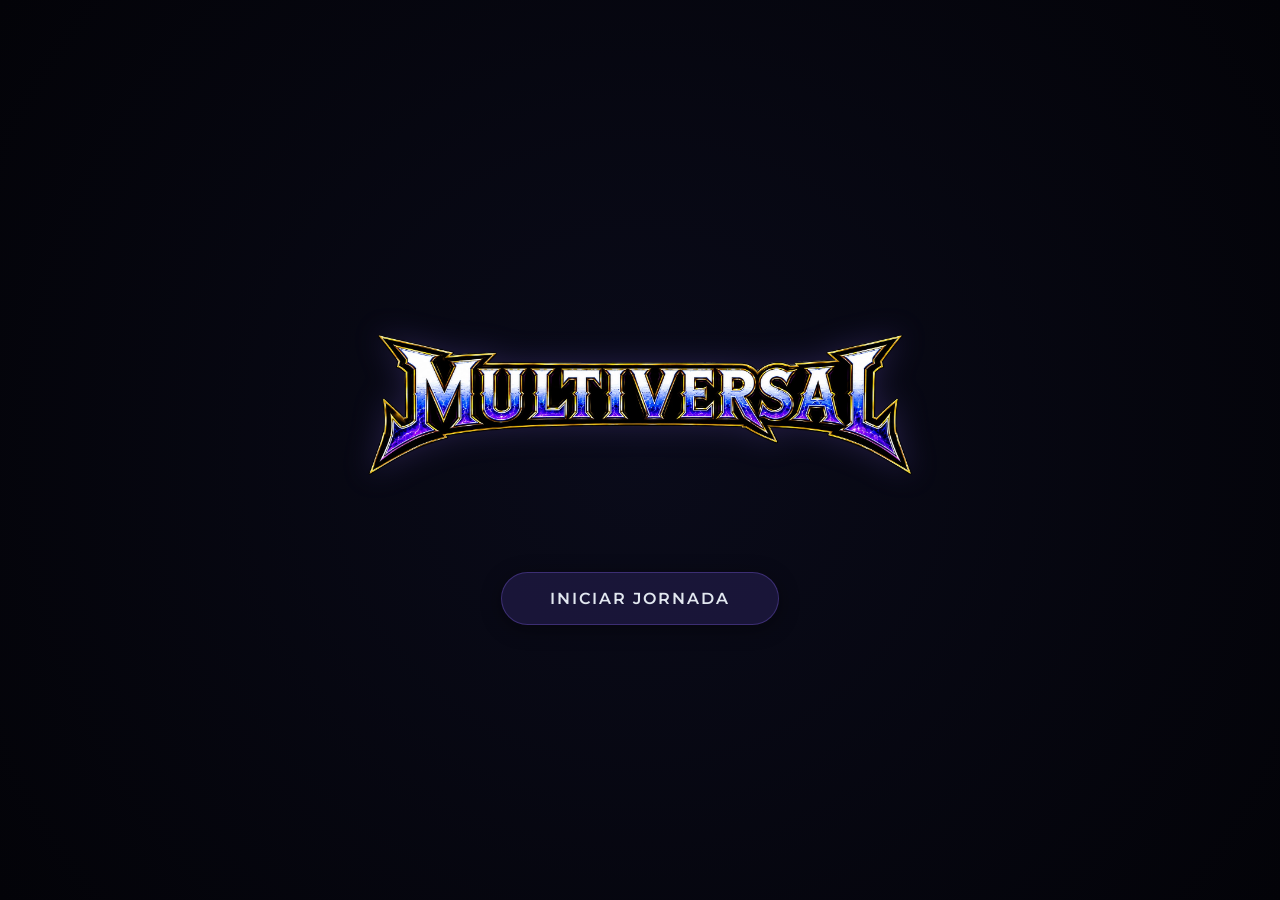
==== multiversal_front_end/index.html @ 711ed670 "Commit inicial - Base visual do projeto com telas de duelo, home, inicial e monte seu deck implement" ====
<!DOCTYPE html>
<html lang="pt-BR">
<head>
<meta charset="UTF-8">
<meta name="viewport" content="width=device-width, initial-scale=1.0">
<title>Multiversal TCG</title>
<link href="https://fonts.googleapis.com/css2?family=Cinzel:wght@400;700&family=Montserrat:wght@200;400;600&display=swap" rel="stylesheet">
<link rel="stylesheet" href="css/global.css">
<link rel="stylesheet" href="css/index.css">
</head>
<body>
  <div class="index-container">
    <div class="index-content">
      <img src="assets/multiversal_logo.png" alt="Multiversal TCG Logo" class="brand-logo index-logo">
      <button class="btn-index" onclick="location.href='home.html'">INICIAR JORNADA</button>
    </div>
  </div>
</body>
</html>
---- multiversal_front_end/css/global.css ----
* { margin: 0; padding: 0; box-sizing: border-box; }

:root {
  --surface-dark: #050a1f;
  --primary-color: #e2e8f0;
  --accent-color: #8c68fa;
  --accent-glow: rgba(140, 104, 250, 0.4);
  --text-main: #f8fafc;
  --text-muted: #94a3b8;
  --glass-bg: rgba(15, 25, 55, 0.65);
  --glass-border: rgba(148, 163, 184, 0.25);
}

body {
  background-color: var(--surface-dark);
  color: var(--text-main);
  font-family: 'Montserrat', sans-serif;
  height: 100vh;
  overflow: hidden;
}

#app-container {
  width: 100vw;
  height: 100vh;
  position: relative;
  background: radial-gradient(circle at center, rgba(20, 35, 75, 0.25) 0%, rgba(5, 10, 31, 0.9) 100%);
}
---- multiversal_front_end/css/index.css ----
.index-container {
  display: flex;
  justify-content: center;
  align-items: center;
  height: 100vh;
  width: 100vw;
  background: radial-gradient(circle at center, #0a0b1a 0%, #030308 100%);
  position: relative;
  overflow: hidden;
}

.index-content {
  display: flex;
  flex-direction: column;
  align-items: center;
  gap: 3rem;
  z-index: 10;
}

.brand-logo {
  mix-blend-mode: screen;
  user-select: none;
  pointer-events: none;
}

.index-logo {
  max-width: 550px;
  width: 100%;
  height: auto;
  filter: drop-shadow(0 0 15px rgba(140, 104, 250, 0.2));
}

.btn-index {
  background: rgba(30, 25, 65, 0.8);
  color: #e2e8f0;
  border: 1px solid rgba(140, 104, 250, 0.3);
  border-radius: 50px;
  padding: 16px 48px;
  font-family: 'Montserrat', sans-serif;
  font-size: 1rem;
  font-weight: 600;
  text-transform: uppercase;
  letter-spacing: 2px;
  cursor: pointer;
  transition: all 0.3s ease;
  box-shadow: 0 4px 20px rgba(0, 0, 0, 0.4);
}

.btn-index:hover {
  background: rgba(45, 35, 90, 0.9);
  border-color: rgba(140, 104, 250, 0.6);
  box-shadow: 0 4px 25px rgba(140, 104, 250, 0.3);
  transform: translateY(-2px);
}

.btn-index:active {
  transform: translateY(0);
}
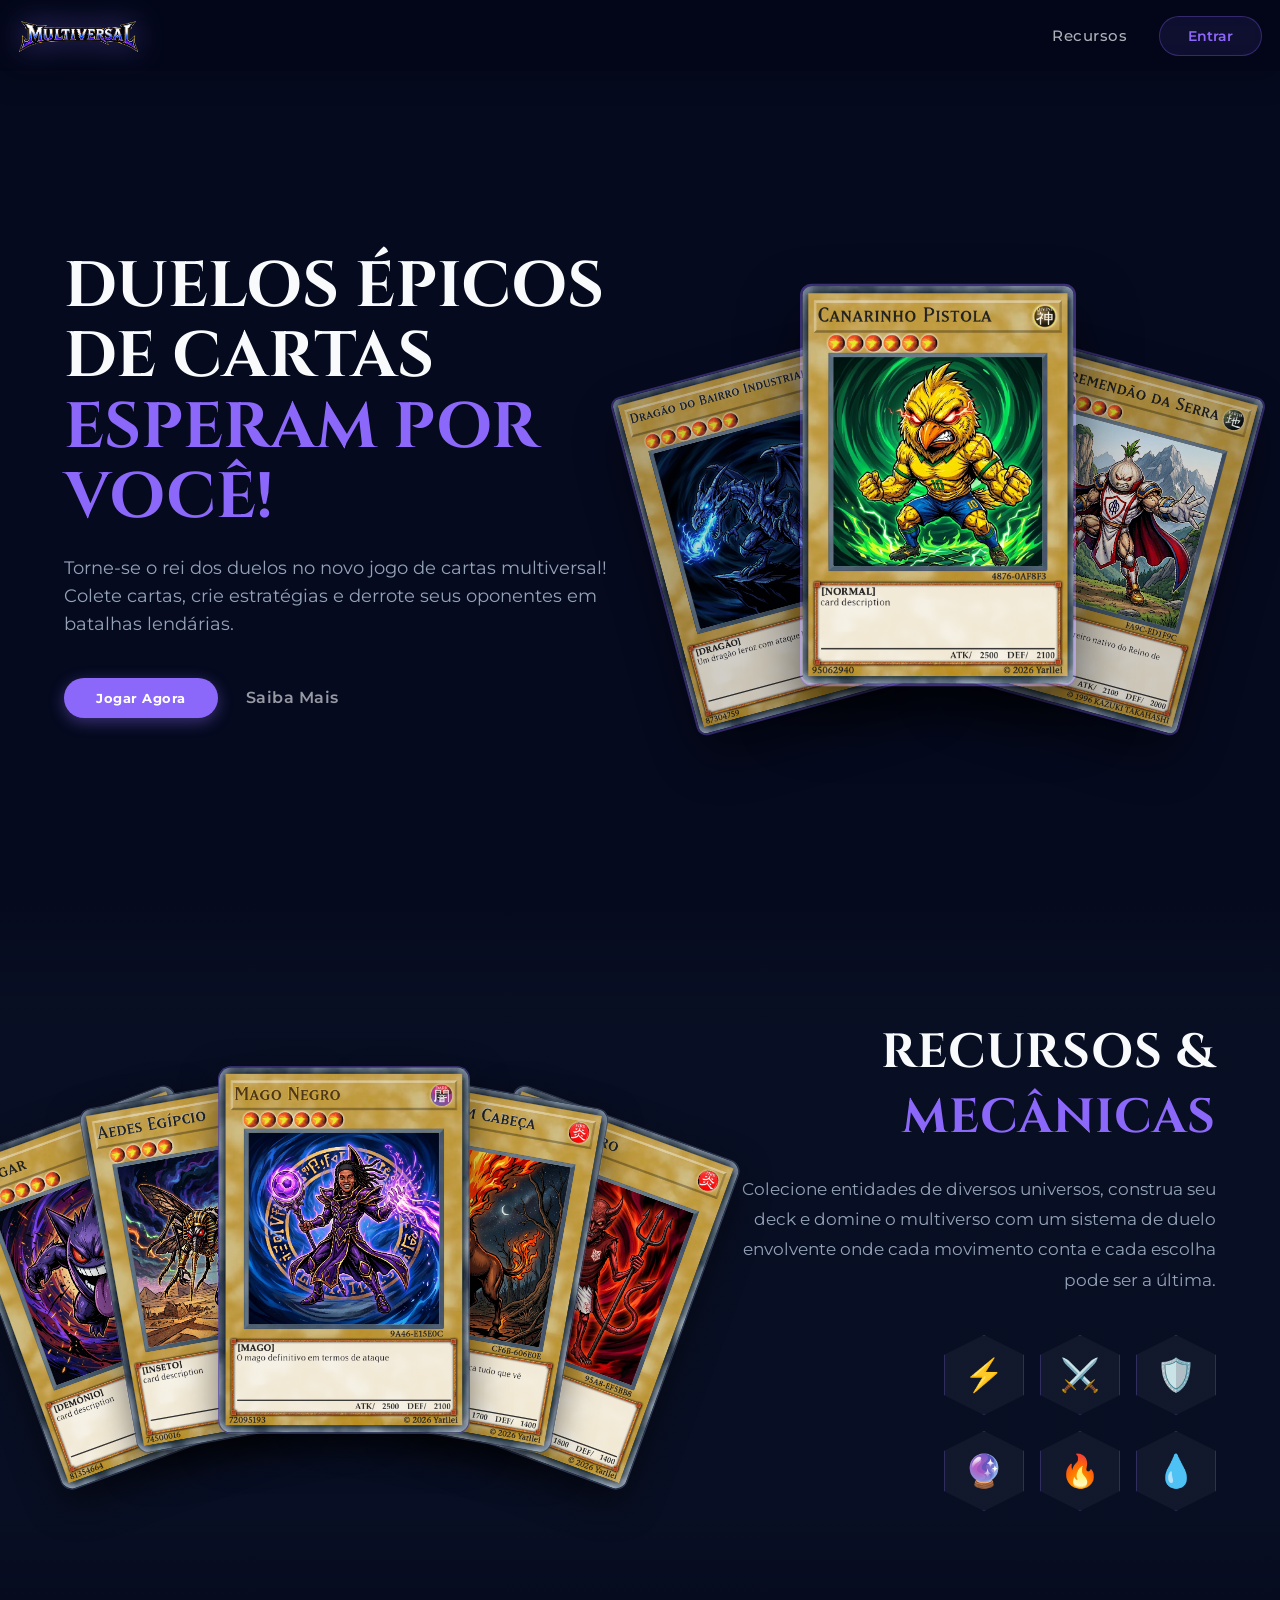
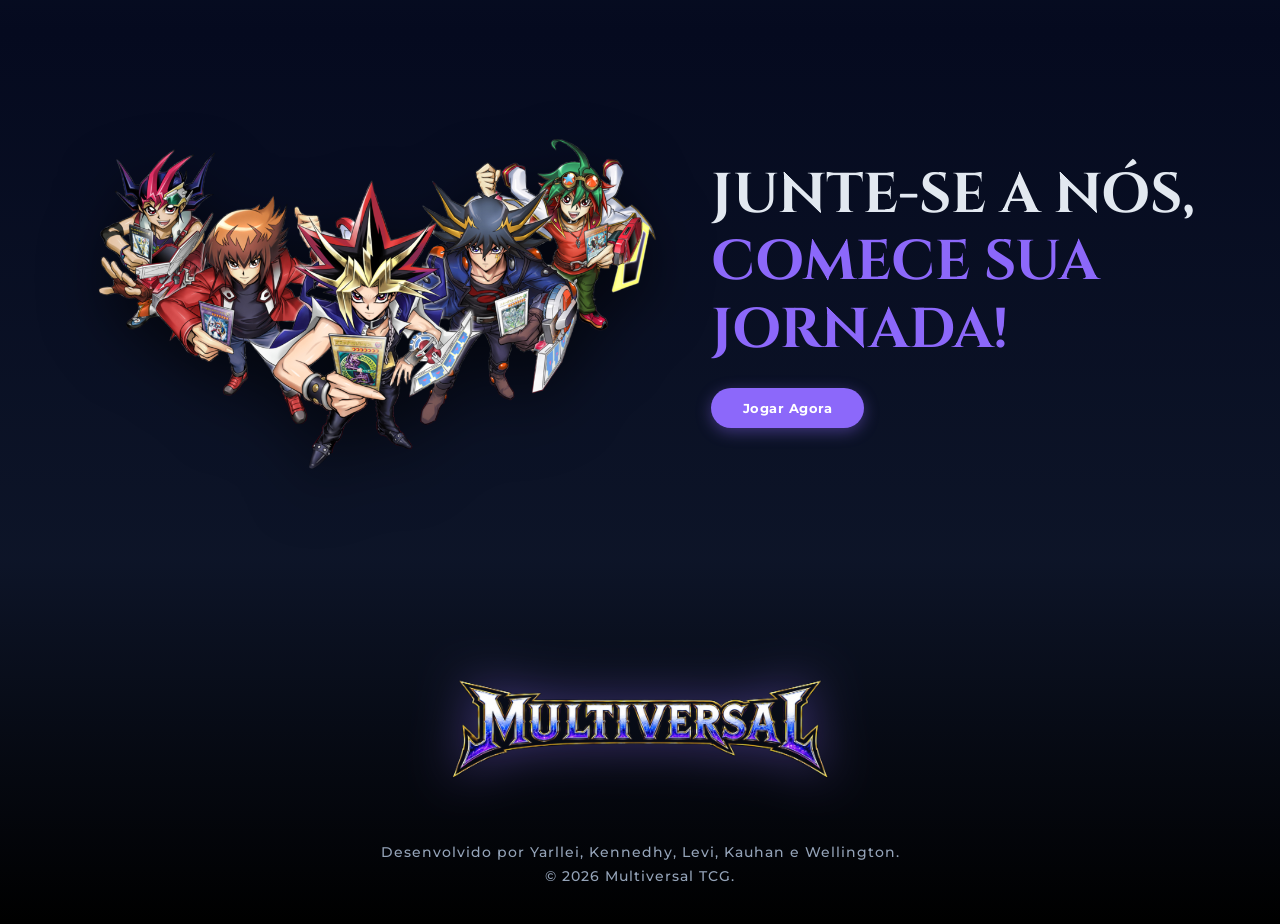
==== commit 2007b505: "- feat: Nova tela inicial implementada - Nova Tela Inicial implementada com redesign completo; - Hom" ====
--- a/multiversal_front_end/index.html
+++ b/multiversal_front_end/index.html
@@ -4,16 +4,98 @@
 <meta charset="UTF-8">
 <meta name="viewport" content="width=device-width, initial-scale=1.0">
 <title>Multiversal TCG</title>
-<link href="https://fonts.googleapis.com/css2?family=Cinzel:wght@400;700&family=Montserrat:wght@200;400;600&display=swap" rel="stylesheet">
+<link href="https://fonts.googleapis.com/css2?family=Cinzel:wght@400;700&family=Montserrat:wght@200;400;600;700&display=swap" rel="stylesheet">
 <link rel="stylesheet" href="css/global.css">
+<link rel="stylesheet" href="css/components.css">
 <link rel="stylesheet" href="css/index.css">
 </head>
 <body>
-  <div class="index-container">
-    <div class="index-content">
-      <img src="assets/multiversal_logo.png" alt="Multiversal TCG Logo" class="brand-logo index-logo">
-      <button class="btn-index" onclick="location.href='home.html'">INICIAR JORNADA</button>
+  <div id="cosmic-bg"></div>
+  <div id="cosmic-trails"></div>
+
+  <nav class="landing-nav">
+  <div class="nav-container">
+    <div class="nav-brand">
+      <a href="#hero">
+        <img src="assets/multiversal_logo.png" alt="Multiversal TCG Logo" class="brand-logo">
+      </a>
+    </div>
+    <div class="nav-right">
+      <ul class="nav-links">
+        <li><a href="#features">Recursos</a></li>
+      </ul>
+      <div class="nav-auth">
+        <button class="btn-pill-nav" onclick="location.href='login.html'">Entrar</button>
+      </div>
     </div>
   </div>
+</nav>
+
+  <header id="hero" class="hero-section">
+    <div class="hero-content">
+      <h1 class="hero-title">DUELOS ÉPICOS DE CARTAS <span class="highlight">ESPERAM POR VOCÊ!</span></h1>
+      <p class="hero-desc">Torne-se o rei dos duelos no novo jogo de cartas multiversal! <br>Colete cartas, crie estratégias e derrote seus oponentes em batalhas lendárias.</p>
+      <div class="hero-actions">
+        <button class="btn-solid" onclick="location.href='home.html'">Jogar Agora</button>
+        <a href="#features">Saiba Mais</a>
+      </div>
+    </div>
+    <div class="hero-visual">
+      <div class="floating-cards">
+        <div class="f-card c-left"> <img src="assets/Dragão_bairro_industrial.png" alt=""></div>
+        <div class="f-card c-center"> <img src="assets/Canarinho.png" alt=""> </div>
+        <div class="f-card c-right"> <img src="assets/Tremendao.png" alt=""></div>
+      </div>
+    </div>
+  </header>
+
+  <section id="features" class="split-section">
+<div class="split-visual">
+    <div class="cards-fan">
+      <div class="fan-card f1"><img src="assets/Gengar.png" alt=""></div>
+      <div class="fan-card f2"><img src="assets/Aedes_egicpio.png" alt=""></div>
+      <div class="fan-card f3"><img src="assets/Mago_negro.png" alt=""></div>
+      <div class="fan-card f4"><img src="assets/Mula.png" alt=""></div>
+      <div class="fan-card f5"><img src="assets/Diabo_rubro.png" alt=""></div>
+    </div>
+  </div>
+
+  <div class="split-text">
+    <h2>RECURSOS & <span class="highlight">MECÂNICAS</span></h2>
+    <p>Colecione entidades de diversos universos, construa seu deck e domine o multiverso com um sistema de duelo envolvente onde cada movimento conta e cada escolha pode ser a última.</p>
+    <div class="hex-grid">
+      <div class="hex-icon">⚡</div>
+      <div class="hex-icon">⚔️</div>
+      <div class="hex-icon">🛡️</div>
+      <div class="hex-icon">🔮</div>
+      <div class="hex-icon">🔥</div>
+      <div class="hex-icon">💧</div>
+    </div>
+  </div>
+  
+</section>
+
+  <section id="cta" class="cta-section">
+    <div class="cta-visual">
+      <div class="character-art">
+        <img src="assets/pngegg (7).png" alt="Character Art">
+      </div>
+    </div>
+    <div class="cta-text">
+      <h2>JUNTE-SE A NÓS,<br><span class="highlight">COMECE SUA JORNADA!</span></h2>
+      <button class="btn-solid" onclick="location.href='home.html'">Jogar Agora</button>
+    </div>
+  </section>
+
+<footer class="landing-footer">
+  <div class="footer-logo-wrapper">
+    <img src="assets/multiversal_logo.png" alt="Multiversal TCG Logo" class="footer-logo-large">
+  </div>
+  <div class="footer-credits">
+    <p>Desenvolvido por Yarllei, Kennedhy, Levi, Kauhan e Wellington.</p>
+    <p>&copy; 2026 Multiversal TCG.</p>
+  </div>
+</footer>
+
 </body>
 </html>
--- a/multiversal_front_end/css/components.css
+++ b/multiversal_front_end/css/components.css
@@ -0,0 +1,143 @@
+.brand-logo {
+  mix-blend-mode: screen;
+  filter: drop-shadow(0 0 15px rgba(140, 104, 250, 0.4));
+  user-select: none;
+  pointer-events: none;
+}
+
+.splash-logo {
+  width: 100%;
+  max-width: 600px;
+  height: auto;
+  margin-bottom: 4rem;
+}
+
+.header-logo {
+  height: 60px;
+  width: auto;
+  position: absolute;
+  left: 50%;
+  transform: translateX(-50%);
+}
+
+.btn-pill {
+  border: 1px solid rgba(255,255,255,0.05);
+  border-radius: 50px;
+  padding: 20px 48px;
+  font-size: 1.15rem;
+  font-weight: 600;
+  text-transform: uppercase;
+  letter-spacing: 3px;
+  cursor: pointer;
+  transition: all 0.5s cubic-bezier(0.25, 1, 0.5, 1);
+  width: 100%;
+  max-width: 400px;
+  backdrop-filter: blur(5px);
+  -webkit-backdrop-filter: blur(5px);
+}
+
+.btn-primary {
+  background: rgba(146, 105, 250, 0.12);
+  color: var(--primary-color);
+  box-shadow: 0 4px 30px rgba(0, 0, 0, 0.6), inset 0 0 15px rgba(146, 105, 250, 0.2);
+  position: relative;
+  overflow: hidden;
+}
+
+.btn-primary::after {
+  content: '';
+  position: absolute;
+  top: -50%; left: -50%; width: 200%; height: 200%;
+  background: radial-gradient(circle, rgba(146, 105, 250, 0.3) 0%, transparent 70%);
+  opacity: 0;
+  transition: opacity 0.5s ease;
+}
+
+.btn-primary:hover {
+  background: rgba(146, 105, 250, 0.25);
+  transform: translateY(-3px);
+  box-shadow: 0 10px 40px var(--accent-glow), inset 0 0 25px rgba(146, 105, 250, 0.4);
+  border-color: rgba(255, 255, 255, 0.15);
+}
+
+.btn-primary:hover::after {
+  opacity: 1;
+}
+
+.btn-primary:active {
+  transform: translateY(0) scale(0.98);
+}
+
+.btn-text {
+  background: transparent;
+  color: var(--text-muted);
+  border-color: transparent;
+  max-width: 300px;
+}
+
+.btn-text:hover {
+  color: var(--primary-color);
+  background: rgba(255, 255, 255, 0.03);
+  border-color: var(--glass-border);
+}
+
+.btn-icon {
+  background: transparent;
+  border: none;
+  font-size: 2rem;
+  cursor: pointer;
+  color: var(--text-muted);
+  transition: all 0.4s ease;
+}
+
+.btn-icon:hover {
+  color: var(--primary-color);
+  transform: rotate(90deg);
+}
+
+.glass-panel {
+  background: var(--glass-bg);
+  backdrop-filter: blur(16px);
+  -webkit-backdrop-filter: blur(16px);
+  border: 1px solid var(--glass-border);
+  border-radius: 20px;
+  padding: 5rem 3.5rem;
+  cursor: pointer;
+  transition: all 0.6s cubic-bezier(0.25, 1, 0.5, 1);
+  text-align: center;
+  position: relative;
+  overflow: hidden;
+  box-shadow: 0 10px 40px rgba(0, 0, 0, 0.6);
+}
+
+.glass-panel:hover {
+  transform: translateY(-12px);
+  border-color: rgba(146, 105, 250, 0.4);
+  box-shadow: 0 20px 50px rgba(146, 105, 250, 0.2), inset 0 0 20px rgba(146, 105, 250, 0.1);
+  background: rgba(15, 15, 28, 0.6);
+}
+
+.glass-header {
+  background: rgba(2, 2, 4, 0.5);
+  backdrop-filter: blur(12px);
+  -webkit-backdrop-filter: blur(12px);
+  border-bottom: 1px solid var(--glass-border);
+  border-radius: 20px;
+  box-shadow: 0 8px 32px rgba(0,0,0,0.5);
+  position: relative;
+}
+
+.avatar {
+  width: 64px;
+  height: 64px;
+  border-radius: 50%;
+  background: transparent;
+  border: 1px solid var(--accent-color);
+  color: var(--primary-color);
+  display: flex;
+  justify-content: center;
+  align-items: center;
+  font-size: 2rem;
+  font-family: 'Cinzel', serif;
+  box-shadow: 0 0 20px rgba(146, 105, 250, 0.2), inset 0 0 15px rgba(146, 105, 250, 0.2);
+}
--- a/multiversal_front_end/css/index.css
+++ b/multiversal_front_end/css/index.css
@@ -1,58 +1,530 @@
-.index-container {
-  display: flex;
-  justify-content: center;
-  align-items: center;
-  height: 100vh;
-  width: 100vw;
-  background: radial-gradient(circle at center, #0a0b1a 0%, #030308 100%);
+body {
+  overflow-x: hidden;
+  background-color: var(--surface-dark);
+}
+html {
+  scroll-behavior: smooth;
+}
+html, body {
+  overflow-y: auto !important;
+  height: auto !important;
+  min-height: 100vh;
+}
+
+.highlight {
+  color: var(--accent-color);
+}
+
+/* ================== BOTÕES (PILL FORMAT) ================== */
+.btn-solid {
+  background: var(--accent-color);
+  color: #fff;
+  border: none;
+  padding: 12px 32px;
+  border-radius: 50px;
+  font-family: 'Montserrat', sans-serif;
+  font-weight: 700;
+  letter-spacing: 0.5px;
+  cursor: pointer;
+  transition: all 0.3s cubic-bezier(0.25, 1, 0.5, 1);
+  box-shadow: 0 4px 15px var(--accent-glow);
+}
+
+.btn-solid:hover {
+  background: #9d7cfa;
+  transform: translateY(-2px);
+  box-shadow: 0 8px 25px rgba(140, 104, 250, 0.4);
+}
+
+.btn-outline {
+  background: transparent;
+  color: #fff;
+  border: 1px solid var(--accent-color);
+  padding: 12px 32px;
+  border-radius: 50px;
+  font-family: 'Montserrat', sans-serif;
+  font-weight: 600;
+  letter-spacing: 0.5px;
+  cursor: pointer;
+  transition: all 0.3s cubic-bezier(0.25, 1, 0.5, 1);
+}
+
+.btn-outline:hover {
+  border-color: #9d7cfa;
+  background: rgba(140, 104, 250, 0.1);
+  transform: translateY(-2px);
+}
+
+.btn-text-accent {
+  background: transparent;
+  border: 1px solid rgba(140, 104, 250, 0.5);
+  color: var(--accent-color);
+  padding: 10px 28px;
+  border-radius: 50px;
+  font-weight: 600;
+  cursor: pointer;
+  margin-top: 15px;
+  transition: all 0.3s ease;
+}
+
+.btn-text-accent:hover {
+  background: rgba(140, 104, 250, 0.1);
+}
+
+/* ================== NAVBAR (CONTAINER CENTRALIZADO) ================== */
+.landing-nav {
+  display: flex;
+  justify-content: center;
+  width: 100%;
+  position: fixed;
+  top: 0;
+  background: rgba(2, 6, 23, 0.75);
+  backdrop-filter: blur(20px);
+  -webkit-backdrop-filter: blur(20px);
+  z-index: 1000;
+  box-shadow: 0 4px 30px rgba(0, 0, 0, 0.3);
+  transition: all 0.3s ease;
+}
+
+.nav-container {
+  display: flex;
+  justify-content: space-between;
+  align-items: center;
+  width: 100%;
+  max-width: 1400px;
+  padding: 8px 18px;
+}
+
+.nav-brand a {
+  display: flex;
+  align-items: center;
+  text-decoration: none;
+}
+
+.brand-logo {
+  height: 55px;
+  mix-blend-mode: screen;
+  transition: transform 0.3s cubic-bezier(0.25, 0.8, 0.25, 1);
+}
+
+.brand-logo:hover {
+  transform: scale(1.05);
+}
+
+.nav-right {
+  display: flex;
+  align-items: center;
+  gap: 32px;
+}
+
+.nav-links {
+  display: flex;
+  list-style: none;
+  gap: 32px;
+}
+
+.nav-links a {
+  color: rgba(248, 250, 252, 0.7);
+  text-decoration: none;
+  font-size: 0.95rem;
+  font-weight: 500;
+  letter-spacing: 0.5px;
+  transition: color 0.3s ease;
+}
+
+.nav-links a:hover {
+  color: var(--accent-color);
+}
+
+.nav-auth {
+  display: flex;
+}
+
+.btn-pill-nav {
+  background: rgba(140, 104, 250, 0.1);
+  color: var(--accent-color);
+  border: 1px solid rgba(140, 104, 250, 0.3);
+  padding: 10px 28px;
+  border-radius: 50px;
+  font-family: 'Montserrat', sans-serif;
+  font-size: 0.9rem;
+  font-weight: 600;
+  cursor: pointer;
+  transition: all 0.3s cubic-bezier(0.25, 1, 0.5, 1);
+}
+
+.btn-pill-nav:hover {
+  background: var(--accent-color);
+  color: #fff;
+  border-color: var(--accent-color);
+  transform: translateY(-2px);
+  box-shadow: 0 8px 20px rgba(140, 104, 250, 0.3);
+}
+
+/* ================== SEÇÕES (RESPONSIVAS COM MAX-WIDTH 1400px) ================== */
+.hero-section {
+  display: flex;
+  align-items: center;
+  justify-content: space-between;
+  min-height: 100vh;
+  /* O calc magicamente ancora o conteúdo no max-width de 1400px */
+  padding: 120px max(5vw, calc((100vw - 1400px) / 2)) 50px; 
+  gap: 40px;
+}
+
+.hero-content {
+  flex: 1;
+  max-width: 600px;
+}
+
+.hero-title {
+  font-family: 'Cinzel', serif;
+  font-size: 4rem;
+  line-height: 1.1;
+  margin-bottom: 20px;
+}
+
+.hero-desc {
+  font-size: 1.1rem;
+  color: var(--text-muted);
+  margin-bottom: 40px;
+  line-height: 1.6;
+}
+
+.hero-actions {
+  display: flex;
+  align-items: center;
+  gap: 28px;
+}
+
+.hero-actions a {
+  color: rgba(248, 250, 252, 0.6);
+  text-decoration: none;
+  font-family: 'Montserrat', sans-serif;
+  font-weight: 600;
+  font-size: 1rem;
+  letter-spacing: 0.5px;
   position: relative;
-  overflow: hidden;
-}
-
-.index-content {
+  padding: 6px 0;
+  transition: color 0.3s ease;
+}
+
+.hero-actions a::after {
+  content: '';
+  position: absolute;
+  bottom: 0;
+  left: 0;
+  width: 0;
+  height: 2px;
+  background-color: var(--accent-color);
+  transition: width 0.3s ease;
+}
+
+.hero-actions a:hover {
+  color: var(--accent-color);
+}
+
+.hero-actions a:hover::after {
+  width: 100%;
+}
+
+.hero-visual {
+  flex: 1;
+  display: flex;
+  justify-content: center;
+  position: relative;
+  height: 500px;
+}
+
+.floating-cards {
+  position: relative;
+  width: 100%;
+  height: 100%;
+}
+
+.f-card {
+  position: absolute;
+  width: 240px;
+  height: 350px;
+  background: transparent;
+  border-radius: 12px;
+  display: flex;
+  justify-content: center;
+  align-items: center;
+  top: 50%;
+  left: 50%;
+  box-shadow: 0 25px 50px rgba(0, 0, 0, 0.6);
+}
+
+.f-card img {
+  width: 100%;
+  height: 100%;
+  object-fit: cover;
+  border-radius: 10px;
+  border: 2px solid var(--accent-glow);
+}
+
+.c-center {
+  transform: translate(-50%, -50%) scale(1.15);
+  z-index: 3;
+}
+
+.c-left {
+  transform: translate(-120%, -35%) rotate(-15deg);
+  z-index: 2;
+  opacity: 0.85;
+}
+
+.c-right {
+  transform: translate(20%, -35%) rotate(15deg);
+  z-index: 2;
+  opacity: 0.85;
+}
+
+.split-section {
+  display: flex;
+  align-items: center;
+  padding: 120px max(5vw, calc((100vw - 1400px) / 2));
+  gap: 80px;
+  background: linear-gradient(180deg, transparent 0%, rgba(15, 23, 42, 0.35) 15%, rgba(15, 23, 42, 0.35) 85%, transparent 100%);
+  border: none;
+}
+
+.split-visual {
+  flex: 1;
+  display: flex;
+  justify-content: center;
+  align-items: center;
+  position: relative;
+  height: 400px;
+}
+
+.split-text {
+  flex: 1;
+  text-align: right;
+  max-width: 40vw;
+}
+
+.split-text h2 {
+  font-family: 'Cinzel', serif;
+  font-size: 3rem;
+  margin-bottom: 24px;
+  letter-spacing: 1px;
+}
+
+.split-text p {
+  color: var(--text-muted);
+  margin-bottom: 40px;
+  line-height: 1.8;
+  font-size: 1.05rem;
+}
+
+.hex-grid {
+  display: grid;
+  grid-template-columns: repeat(3, 80px);
+  gap: 16px;
+  justify-content: end;
+}
+
+.hex-icon {
+  width: 80px;
+  height: 80px;
+  background: rgba(30, 41, 59, 0.4);
+  border: 1px solid rgba(140, 104, 250, 0.25);
+  display: flex;
+  justify-content: center;
+  align-items: center;
+  font-size: 2rem;
+  clip-path: polygon(50% 0%, 100% 25%, 100% 75%, 50% 100%, 0% 75%, 0% 25%);
+  color: var(--primary-color);
+  transition: all 0.3s ease;
+}
+
+.hex-icon:hover {
+  border-color: var(--accent-color);
+  background: rgba(140, 104, 250, 0.1);
+  transform: scale(1.05);
+}
+
+.center-section {
+  padding: 100px max(5vw, calc((100vw - 1400px) / 2));
+  text-align: center;
   display: flex;
   flex-direction: column;
   align-items: center;
-  gap: 3rem;
-  z-index: 10;
-}
-
-.brand-logo {
+  background: transparent;
+  border: none;
+}
+.cards-fan {
+  display: flex;
+  justify-content: center;
+  position: relative;
+  width: 100%;
+  height: 100%;
+}
+
+.fan-card {
+  width: 240px;
+  height: 350px;
+  background: var(--glass-bg);
+  border: 1px solid var(--glass-border);
+  border-radius: 12px;
+  position: absolute;
+  bottom: 40px;
+  display: flex;
+  justify-content: center;
+  align-items: center;
+  box-shadow: 0 15px 35px rgba(0, 0, 0, 0.5);
+  transition: all 0.4s cubic-bezier(0.25, 1, 0.5, 1);
+}
+
+.fan-card img {
+  width: 100%;
+  height: 100%;
+  object-fit: cover;
+  border-radius: 12px;
+}
+
+.fan-card:hover {
+  border-color: var(--accent-color);
+  box-shadow: 0 20px 40px var(--accent-glow);
+  z-index: 10 !important;
+}
+
+.f1 { transform: translateX(-240px) rotate(-20deg) translateY(40px); z-index: 1; }
+.f1:hover { transform: translateX(-240px) rotate(-20deg) translateY(10px) scale(1.05); }
+
+.f2 { transform: translateX(-120px) rotate(-10deg) translateY(12px); z-index: 2; }
+.f2:hover { transform: translateX(-120px) rotate(-10deg) translateY(-15px) scale(1.05); }
+
+.f3 { transform: translateX(0) rotate(0deg) scale(1.05); z-index: 3; border-color: rgba(140, 104, 250, 0.4); }
+.f3:hover { transform: translateX(0) rotate(0deg) translateY(-30px) scale(1.1); }
+
+.f4 { transform: translateX(120px) rotate(10deg) translateY(12px); z-index: 2; }
+.f4:hover { transform: translateX(120px) rotate(10deg) translateY(-15px) scale(1.05); }
+
+.f5 { transform: translateX(240px) rotate(20deg) translateY(40px); z-index: 1; }
+.f5:hover { transform: translateX(240px) rotate(20deg) translateY(10px) scale(1.05); }
+
+.center-section h2 {
+  font-family: 'Cinzel', serif;
+  font-size: 2.5rem;
+  margin-bottom: 20px;
+}
+
+.center-desc {
+  max-width: 600px;
+  color: var(--text-muted);
+  line-height: 1.6;
+}
+
+.cta-section {
+  display: flex;
+  align-items: center;
+  justify-content: center;
+  padding: 80px max(5vw, calc((100vw - 1400px) / 2));
+  gap: 40px;
+  width: 100%;
+  background: linear-gradient(0deg, rgba(15, 23, 42, 0.8) 0%, transparent 100%);
+}
+
+.cta-visual {
+  flex: 1.2;
+  display: flex;
+  justify-content: flex-end;
+  align-items: flex-end;
+}
+
+.cta-visual img {
+  width: 100%;
+  max-width: 650px;
+  height: auto;
+  object-fit: contain;
+  filter: drop-shadow(0 20px 30px rgba(0, 0, 0, 0.6));
+  transition: transform 0.4s cubic-bezier(0.25, 1, 0.5, 1);
+}
+
+.cta-visual img:hover {
+  transform: scale(1.03) translateY(-10px);
+}
+
+.cta-text {
+  flex: 1;
+  display: flex;
+  flex-direction: column;
+  align-items: flex-start;
+  gap: 24px;
+}
+
+.cta-text h2 {
+  font-family: 'Cinzel', serif;
+  font-size: 3.5rem;
+  line-height: 1.2;
+  color: var(--primary-color);
+  text-transform: uppercase;
+}
+
+.cta-text h2 span {
+  color: var(--accent-color);
+  display: block;
+}
+
+@media (max-width: 1100px) {
+  .cta-section {
+    flex-direction: column;
+    text-align: center;
+    gap: 40px;
+    padding: 60px 20px;
+  }
+
+  .cta-visual {
+    justify-content: center;
+  }
+
+  .cta-text {
+    align-items: center;
+  }
+
+  .cta-text h2 {
+    font-size: 2.5rem;
+  }
+}
+
+.landing-footer {
+  display: flex;
+  flex-direction: column;
+  align-items: center;
+  justify-content: center;
+  padding: 80px max(5vw, calc((100vw - 1400px) / 2)) 40px;
+  background: linear-gradient(180deg, rgba(15, 23, 42, 0.8) 0%, #000000 100%);
+  border-top: none;
+  gap: 32px;
+  text-align: center;
+}
+
+.footer-logo-wrapper {
+  display: flex;
+  justify-content: center;
+  width: 100%;
+}
+
+.footer-logo-large {
+  height: auto;
+  width: 100%;
+  max-width: 380px;
   mix-blend-mode: screen;
-  user-select: none;
-  pointer-events: none;
-}
-
-.index-logo {
-  max-width: 550px;
-  width: 100%;
-  height: auto;
-  filter: drop-shadow(0 0 15px rgba(140, 104, 250, 0.2));
-}
-
-.btn-index {
-  background: rgba(30, 25, 65, 0.8);
-  color: #e2e8f0;
-  border: 1px solid rgba(140, 104, 250, 0.3);
-  border-radius: 50px;
-  padding: 16px 48px;
-  font-family: 'Montserrat', sans-serif;
-  font-size: 1rem;
-  font-weight: 600;
-  text-transform: uppercase;
-  letter-spacing: 2px;
-  cursor: pointer;
-  transition: all 0.3s ease;
-  box-shadow: 0 4px 20px rgba(0, 0, 0, 0.4);
-}
-
-.btn-index:hover {
-  background: rgba(45, 35, 90, 0.9);
-  border-color: rgba(140, 104, 250, 0.6);
-  box-shadow: 0 4px 25px rgba(140, 104, 250, 0.3);
-  transform: translateY(-2px);
-}
-
-.btn-index:active {
-  transform: translateY(0);
-}+  filter: drop-shadow(0 0 25px rgba(140, 104, 250, 0.4));
+}
+
+.footer-credits {
+  display: flex;
+  flex-direction: column;
+  gap: 8px;
+}
+
+.footer-credits p {
+  color: var(--text-muted);
+  font-size: 0.85rem;
+  font-weight: 500;
+  letter-spacing: 1px;
+}
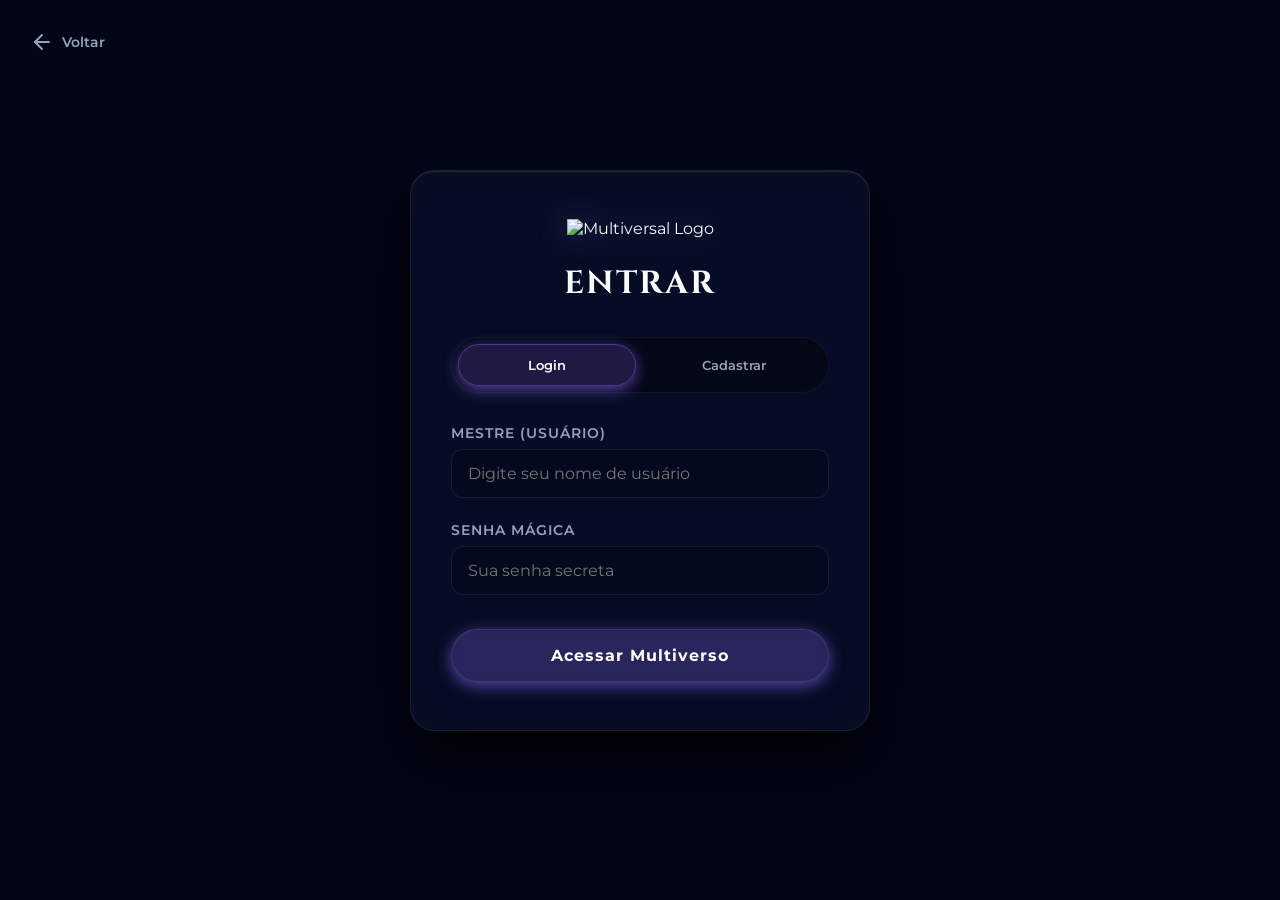
==== commit e9feb917: "index" ====
--- a/multiversal_front_end/index.html
+++ b/multiversal_front_end/index.html
@@ -1,101 +1,54 @@
 <!DOCTYPE html>
 <html lang="pt-BR">
 <head>
-<meta charset="UTF-8">
-<meta name="viewport" content="width=device-width, initial-scale=1.0">
-<title>Multiversal TCG</title>
-<link href="https://fonts.googleapis.com/css2?family=Cinzel:wght@400;700&family=Montserrat:wght@200;400;600;700&display=swap" rel="stylesheet">
-<link rel="stylesheet" href="css/global.css">
-<link rel="stylesheet" href="css/components.css">
-<link rel="stylesheet" href="css/index.css">
+  <meta charset="UTF-8">
+  <meta name="viewport" content="width=device-width, initial-scale=1.0">
+  <title>Multiversal - Autenticação</title>
+  <link rel="stylesheet" href="css/login.css">
+  <link href="https://fonts.googleapis.com/css2?family=Cinzel:wght@400;700&family=Montserrat:wght@400;600;700&display=swap" rel="stylesheet">
+  <script src="https://cdnjs.cloudflare.com/ajax/libs/three.js/r128/three.min.js"></script>
 </head>
 <body>
-  <div id="cosmic-bg"></div>
-  <div id="cosmic-trails"></div>
+  <div id="vortex-container"></div>
+  
+  <button class="btn-back-home" onclick="location.href='index.html'" title="Voltar ao Início">
+    <svg xmlns="http://www.w3.org/2000/svg" width="24" height="24" viewBox="0 0 24 24" fill="none" stroke="currentColor" stroke-width="2" stroke-linecap="round" stroke-linejoin="round">
+      <line x1="19" y1="12" x2="5" y2="12"></line>
+      <polyline points="12 19 5 12 12 5"></polyline>
+    </svg>
+    Voltar
+  </button>
+  
+  <div class="auth-container">
+    <div class="auth-card clear-glass-panel">
+      <div class="auth-header">
+        <img src="assets/multiversal_logo.png" alt="Multiversal Logo" class="auth-logo">
+        <h2 id="auth-title">ENTRAR</h2>
+      </div>
 
-  <nav class="landing-nav">
-  <div class="nav-container">
-    <div class="nav-brand">
-      <a href="#hero">
-        <img src="assets/multiversal_logo.png" alt="Multiversal TCG Logo" class="brand-logo">
-      </a>
-    </div>
-    <div class="nav-right">
-      <ul class="nav-links">
-        <li><a href="#features">Recursos</a></li>
-      </ul>
-      <div class="nav-auth">
-        <button class="btn-pill-nav" onclick="location.href='login.html'">Entrar</button>
+      <div class="auth-tabs">
+        <button class="tab-btn active" id="tab-login">Login</button>
+        <button class="tab-btn" id="tab-register">Cadastrar</button>
       </div>
-    </div>
-  </div>
-</nav>
 
-  <header id="hero" class="hero-section">
-    <div class="hero-content">
-      <h1 class="hero-title">DUELOS ÉPICOS DE CARTAS <span class="highlight">ESPERAM POR VOCÊ!</span></h1>
-      <p class="hero-desc">Torne-se o rei dos duelos no novo jogo de cartas multiversal! <br>Colete cartas, crie estratégias e derrote seus oponentes em batalhas lendárias.</p>
-      <div class="hero-actions">
-        <button class="btn-solid" onclick="location.href='home.html'">Jogar Agora</button>
-        <a href="#features">Saiba Mais</a>
-      </div>
-    </div>
-    <div class="hero-visual">
-      <div class="floating-cards">
-        <div class="f-card c-left"> <img src="assets/Dragão_bairro_industrial.png" alt=""></div>
-        <div class="f-card c-center"> <img src="assets/Canarinho.png" alt=""> </div>
-        <div class="f-card c-right"> <img src="assets/Tremendao.png" alt=""></div>
-      </div>
-    </div>
-  </header>
+      <form id="auth-form" class="auth-form">
+        <div class="input-group">
+          <label for="username">Mestre (Usuário)</label>
+          <input type="text" id="username" name="nomeUsuario" placeholder="Digite seu nome de usuário" required autocomplete="off">
+        </div>
+        
+        <div class="input-group">
+          <label for="password">Senha Mágica</label>
+          <input type="password" id="password" name="senha" placeholder="Sua senha secreta" required>
+        </div>
 
-  <section id="features" class="split-section">
-<div class="split-visual">
-    <div class="cards-fan">
-      <div class="fan-card f1"><img src="assets/Gengar.png" alt=""></div>
-      <div class="fan-card f2"><img src="assets/Aedes_egicpio.png" alt=""></div>
-      <div class="fan-card f3"><img src="assets/Mago_negro.png" alt=""></div>
-      <div class="fan-card f4"><img src="assets/Mula.png" alt=""></div>
-      <div class="fan-card f5"><img src="assets/Diabo_rubro.png" alt=""></div>
+        <div id="auth-message" class="auth-message hidden"></div>
+
+        <button type="submit" class="btn-solid btn-full" id="btn-submit">Acessar Multiverso</button>
+      </form>
     </div>
   </div>
 
-  <div class="split-text">
-    <h2>RECURSOS & <span class="highlight">MECÂNICAS</span></h2>
-    <p>Colecione entidades de diversos universos, construa seu deck e domine o multiverso com um sistema de duelo envolvente onde cada movimento conta e cada escolha pode ser a última.</p>
-    <div class="hex-grid">
-      <div class="hex-icon">⚡</div>
-      <div class="hex-icon">⚔️</div>
-      <div class="hex-icon">🛡️</div>
-      <div class="hex-icon">🔮</div>
-      <div class="hex-icon">🔥</div>
-      <div class="hex-icon">💧</div>
-    </div>
-  </div>
-  
-</section>
-
-  <section id="cta" class="cta-section">
-    <div class="cta-visual">
-      <div class="character-art">
-        <img src="assets/pngegg (7).png" alt="Character Art">
-      </div>
-    </div>
-    <div class="cta-text">
-      <h2>JUNTE-SE A NÓS,<br><span class="highlight">COMECE SUA JORNADA!</span></h2>
-      <button class="btn-solid" onclick="location.href='home.html'">Jogar Agora</button>
-    </div>
-  </section>
-
-<footer class="landing-footer">
-  <div class="footer-logo-wrapper">
-    <img src="assets/multiversal_logo.png" alt="Multiversal TCG Logo" class="footer-logo-large">
-  </div>
-  <div class="footer-credits">
-    <p>Desenvolvido por Yarllei, Kennedhy, Levi, Kauhan e Wellington.</p>
-    <p>&copy; 2026 Multiversal TCG.</p>
-  </div>
-</footer>
-
+  <script src="js/login.js"></script>
 </body>
 </html>
--- a/multiversal_front_end/css/login.css
+++ b/multiversal_front_end/css/login.css
@@ -0,0 +1,291 @@
+:root {
+  --primary-color: #f8fafc;
+  --accent-color: #8c68fa;
+  --accent-glow: rgba(140, 104, 250, 0.6);
+  --glass-bg: rgba(15, 23, 42, 0.4);
+  --glass-border: rgba(255, 255, 255, 0.08);
+  --text-muted: #94a3b8;
+}
+
+* {
+  margin: 0;
+  padding: 0;
+  box-sizing: border-box;
+}
+
+body {
+  font-family: 'Montserrat', sans-serif;
+  background-color: #020617;
+  color: var(--primary-color);
+  width: 100vw;
+  height: 100vh;
+  overflow: hidden;
+}
+
+#vortex-container {
+  position: fixed;
+  top: 0;
+  left: 0;
+  width: 100vw;
+  height: 100vh;
+  z-index: 1;
+}
+
+.auth-container {
+  width: 100vw;
+  height: 100vh;
+  display: flex;
+  justify-content: center;
+  align-items: center;
+  position: relative;
+  z-index: 10;
+  padding: 20px;
+}
+
+.clear-glass-panel {
+  background: var(--glass-bg);
+  backdrop-filter: blur(20px) saturate(180%);
+  -webkit-backdrop-filter: blur(20px) saturate(180%);
+  border: 1px solid var(--glass-border);
+  box-shadow: 0 30px 60px rgba(0, 0, 0, 0.8), inset 0 1px 0 rgba(255, 255, 255, 0.1), inset 0 0 20px rgba(255, 255, 255, 0.02);
+  border-radius: 24px;
+  padding: 48px 40px;
+  width: 100%;
+  max-width: 460px;
+}
+
+.auth-header {
+  text-align: center;
+  margin-bottom: 32px;
+}
+
+.auth-logo {
+  height: 75px;
+  margin-bottom: 24px;
+  filter: drop-shadow(0 0 15px rgba(140, 104, 250, 0.4));
+}
+
+.auth-header h2 {
+  font-family: 'Cinzel', serif;
+  font-size: 2rem;
+  letter-spacing: 2px;
+  color: var(--primary-color);
+}
+
+.auth-tabs {
+  display: flex;
+  gap: 10px;
+  margin-bottom: 32px;
+  background: rgba(0, 0, 0, 0.4);
+  padding: 6px;
+  border-radius: 50px;
+  border: 1px solid rgba(255, 255, 255, 0.05);
+}
+
+.tab-btn {
+  flex: 1;
+  background: transparent;
+  border: none;
+  color: var(--text-muted);
+  font-family: 'Montserrat', sans-serif;
+  font-weight: 600;
+  padding: 12px 0;
+  border-radius: 50px;
+  cursor: pointer;
+  transition: all 0.3s ease;
+}
+
+.tab-btn.active {
+  background: rgba(140, 104, 250, 0.2);
+  color: #fff;
+  box-shadow: 0 4px 15px var(--accent-glow);
+  border: 1px solid rgba(140, 104, 250, 0.4);
+}
+
+.auth-form {
+  display: flex;
+  flex-direction: column;
+  gap: 24px;
+}
+
+.input-group {
+  display: flex;
+  flex-direction: column;
+  gap: 8px;
+}
+
+.input-group label {
+  font-size: 0.85rem;
+  font-weight: 600;
+  color: var(--text-muted);
+  text-transform: uppercase;
+  letter-spacing: 1px;
+}
+
+.input-group input {
+  background: rgba(0, 0, 0, 0.2);
+  border: 1px solid rgba(255, 255, 255, 0.08);
+  border-radius: 12px;
+  padding: 14px 16px;
+  color: #fff;
+  font-family: 'Montserrat', sans-serif;
+  font-size: 1rem;
+  outline: none;
+  transition: all 0.3s ease;
+}
+
+.input-group input:focus {
+  border-color: var(--accent-color);
+  background: rgba(140, 104, 250, 0.05);
+  box-shadow: 0 0 12px var(--accent-glow);
+}
+
+.btn-solid {
+  background: rgba(140, 104, 250, 0.25);
+  backdrop-filter: blur(8px) saturate(150%);
+  color: #fff;
+  border: 1px solid rgba(255, 255, 255, 0.1);
+  padding: 16px 24px;
+  border-radius: 50px;
+  font-family: 'Montserrat', sans-serif;
+  font-weight: 700;
+  font-size: 1rem;
+  letter-spacing: 1px;
+  cursor: pointer;
+  transition: all 0.3s ease;
+  box-shadow: 0 4px 15px var(--accent-glow);
+  margin-top: 10px;
+}
+
+.btn-solid:hover {
+  background: rgba(140, 104, 250, 0.45);
+  transform: translateY(-2px);
+  box-shadow: 0 8px 25px rgba(140, 104, 250, 0.6);
+}
+
+.btn-full {
+  width: 100%;
+}
+
+.auth-message {
+  padding: 12px 16px;
+  border-radius: 8px;
+  font-size: 0.9rem;
+  text-align: center;
+  font-weight: 600;
+}
+
+.auth-message.error {
+  background: rgba(239, 68, 68, 0.15);
+  border: 1px solid rgba(239, 68, 68, 0.4);
+  color: #ef4444;
+}
+
+.auth-message.success {
+  background: rgba(34, 197, 94, 0.15);
+  border: 1px solid rgba(34, 197, 94, 0.4);
+  color: #22c55e;
+}
+
+.hidden {
+  display: none !important;
+}
+
+.btn-back-home {
+  position: absolute;
+  top: 30px;
+  left: 30px;
+  display: flex;
+  align-items: center;
+  gap: 8px;
+  color: var(--text-muted);
+  font-family: 'Montserrat', sans-serif;
+  font-size: 0.9rem;
+  font-weight: 600;
+  background: transparent;
+  border: none;
+  cursor: pointer;
+  z-index: 20;
+  transition: all 0.3s ease;
+  text-decoration: none;
+}
+
+.btn-back-home:hover {
+  color: var(--primary-color);
+  transform: translateX(-5px);
+}
+
+/* ================== RESPONSIVIDADE ================== */
+@media (max-width: 768px) {
+  .clear-glass-panel {
+    padding: 40px 24px;
+    border-radius: 20px;
+  }
+  
+  .auth-logo {
+    height: 60px;
+    margin-bottom: 20px;
+  }
+  
+  .auth-header h2 {
+    font-size: 1.6rem;
+  }
+  
+  .btn-back-home {
+    top: 20px;
+    left: 20px;
+    font-size: 0.85rem;
+  }
+  
+  .btn-back-home svg {
+    width: 20px;
+    height: 20px;
+  }
+}
+
+@media (max-width: 480px) {
+  body {
+    height: auto;
+    min-height: 100vh;
+    overflow-y: auto;
+    overflow-x: hidden;
+  }
+
+  .auth-container {
+    padding: 16px;
+    padding-top: 80px;
+    padding-bottom: 40px;
+    height: auto;
+    min-height: 100vh;
+    align-items: flex-start;
+  }
+
+  .clear-glass-panel {
+    padding: 32px 20px;
+    border-radius: 16px;
+  }
+  
+  .auth-logo {
+    height: 50px;
+    margin-bottom: 16px;
+  }
+  
+  .auth-header h2 {
+    font-size: 1.4rem;
+  }
+  
+  .tab-btn {
+    padding: 10px 0;
+    font-size: 0.9rem;
+  }
+  
+  .input-group input {
+    padding: 12px 14px;
+    font-size: 0.95rem;
+  }
+  
+  .btn-solid {
+    padding: 14px 20px;
+    font-size: 0.95rem;
+  }
+}
